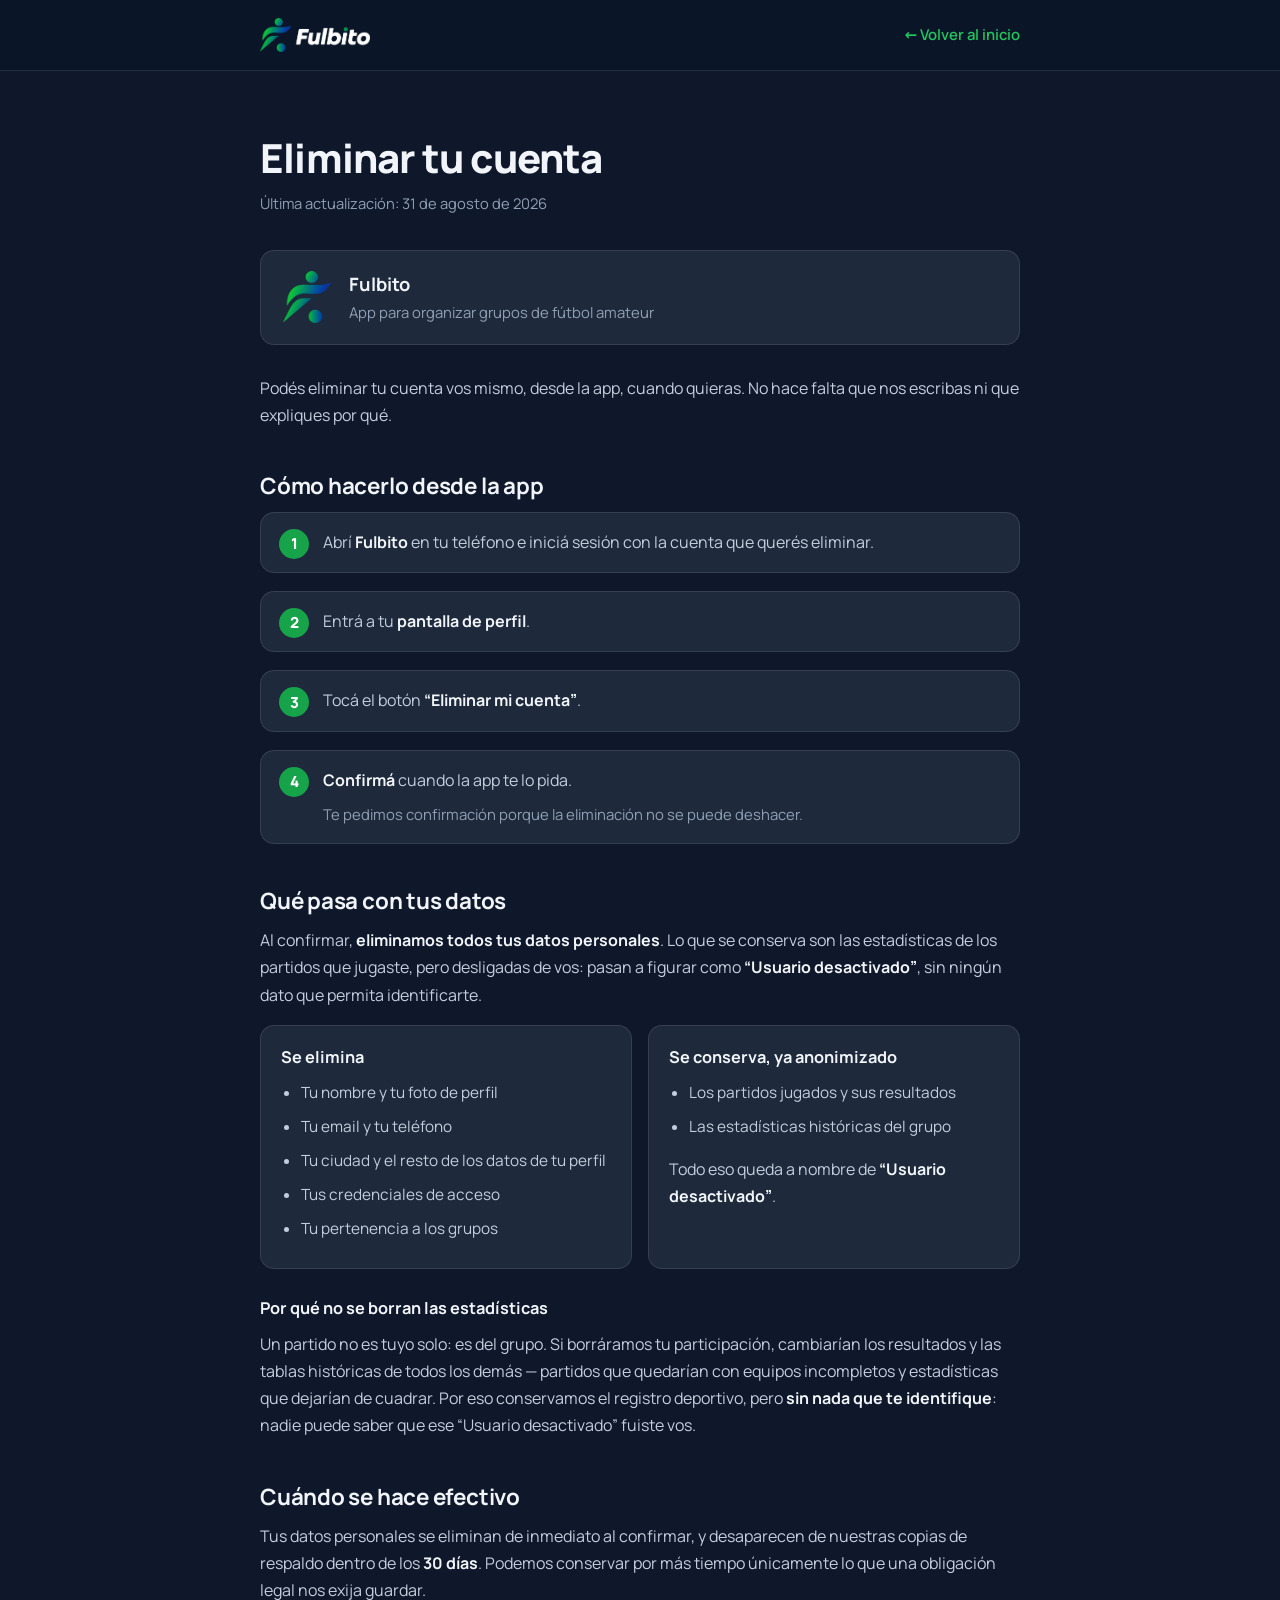
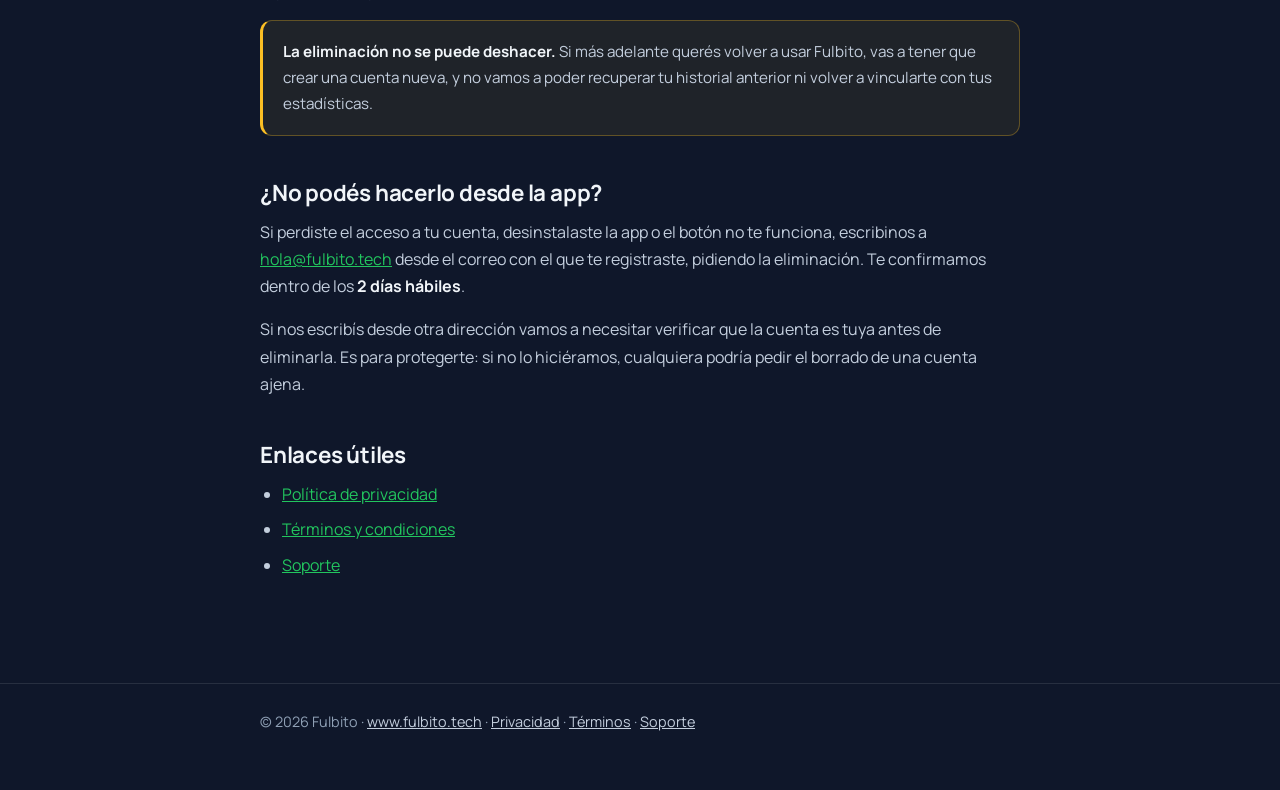
==== delete-account/index.html @ e90980f1 "deploy qa: landing de claim de participante guest Co-Authored-By: Claude Opus 5 <noreply@anthropic.c" ====
<!DOCTYPE html>
<html lang="es">
<head>
<meta charset="utf-8">
<meta name="viewport" content="width=device-width, initial-scale=1">
<title>Eliminar tu cuenta — Fulbito</title>
<meta name="description" content="Cómo eliminar tu cuenta de Fulbito y qué pasa con tus datos y tus estadísticas.">
<link rel="canonical" href="https://www.fulbito.tech/delete-account/">
<meta name="theme-color" content="#0F172A">
<meta name="robots" content="index, follow">

<meta property="og:type" content="website">
<meta property="og:locale" content="es_AR">
<meta property="og:url" content="https://www.fulbito.tech/delete-account/">
<meta property="og:title" content="Eliminar tu cuenta — Fulbito">
<meta property="og:description" content="Cómo eliminar tu cuenta de Fulbito y qué pasa con tus datos y tus estadísticas.">
<meta property="og:image" content="https://www.fulbito.tech/assets/img/og.jpg">

<link rel="icon" href="/assets/favicon.png" type="image/png">
<link rel="apple-touch-icon" href="/assets/img/apple-touch-icon.png">

<link rel="preload" href="/assets/fonts/manrope-latin.woff2" as="font" type="font/woff2" crossorigin>

<link rel="stylesheet" href="/assets/legal.css">
<style>
  /* Los pasos numerados son el corazón de esta página: van más grandes y
     separados que una lista normal, para poder seguirlos con el teléfono en
     la otra mano. */
  .pasos { margin: 0 0 28px; padding: 0; list-style: none; counter-reset: paso; }
  .pasos li {
    position: relative;
    margin-bottom: 18px;
    padding: 16px 20px 16px 62px;
    border: 1px solid var(--line);
    border-radius: 14px;
    background: var(--card);
    counter-increment: paso;
  }
  .pasos li::before {
    content: counter(paso);
    position: absolute;
    left: 18px;
    top: 16px;
    display: grid;
    place-items: center;
    width: 30px;
    height: 30px;
    border-radius: 50%;
    background: var(--green);
    color: #fff;
    font-size: .95rem;
    font-weight: 800;
  }
  .pasos li p { margin: 0; }
  .pasos li p + p { margin-top: 8px; color: var(--text-muted); font-size: .93rem; }

  .app-nombre {
    display: flex;
    align-items: center;
    gap: 16px;
    margin: 0 0 30px;
    padding: 18px 20px;
    border: 1px solid var(--line);
    border-radius: 14px;
    background: var(--card);
  }
  .app-nombre img { width: 52px; height: 52px; flex: none; }
  .app-nombre p { margin: 0; font-size: .93rem; color: var(--text-muted); }
  .app-nombre strong { display: block; font-size: 1.15rem; color: var(--text); }

  .cols { display: grid; gap: 16px; margin: 0 0 16px; }
  @media (min-width: 720px) { .cols { grid-template-columns: 1fr 1fr; } }
  .cols .caja { margin: 0; }
  .cols h3 { margin-top: 0; }
  .cols ul { padding-left: 20px; }
  .cols li { font-size: .96rem; }
</style>
</head>
<body>

<header class="top">
  <div class="wrap">
    <a class="brand" href="/" aria-label="Fulbito — ir al inicio">
      <img src="/assets/logotipo-claro.png" alt="Fulbito" width="480" height="151">
    </a>
    <a class="volver" href="/">← Volver al inicio</a>
  </div>
</header>

<main>
  <div class="wrap">

    <h1>Eliminar tu cuenta</h1>
    <p class="fecha">Última actualización: 31 de agosto de 2026</p>

    <div class="app-nombre">
      <img src="/assets/isotipo.png" alt="" width="52" height="52">
      <p>
        <strong>Fulbito</strong>
        App para organizar grupos de fútbol amateur
      </p>
    </div>

    <p>
      Podés eliminar tu cuenta vos mismo, desde la app, cuando quieras. No hace
      falta que nos escribas ni que expliques por qué.
    </p>

    <h2>Cómo hacerlo desde la app</h2>

    <ol class="pasos">
      <li>
        <p>Abrí <strong>Fulbito</strong> en tu teléfono e iniciá sesión con la
        cuenta que querés eliminar.</p>
      </li>
      <li>
        <p>Entrá a tu <strong>pantalla de perfil</strong>.</p>
      </li>
      <li>
        <p>Tocá el botón <strong>“Eliminar mi cuenta”</strong>.</p>
      </li>
      <li>
        <p><strong>Confirmá</strong> cuando la app te lo pida.</p>
        <p>Te pedimos confirmación porque la eliminación no se puede deshacer.</p>
      </li>
    </ol>

    <h2>Qué pasa con tus datos</h2>

    <p>
      Al confirmar, <strong>eliminamos todos tus datos personales</strong>. Lo
      que se conserva son las estadísticas de los partidos que jugaste, pero
      desligadas de vos: pasan a figurar como
      <strong>“Usuario desactivado”</strong>, sin ningún dato que permita
      identificarte.
    </p>

    <div class="cols">
      <div class="caja">
        <h3>Se elimina</h3>
        <ul>
          <li>Tu nombre y tu foto de perfil</li>
          <li>Tu email y tu teléfono</li>
          <li>Tu ciudad y el resto de los datos de tu perfil</li>
          <li>Tus credenciales de acceso</li>
          <li>Tu pertenencia a los grupos</li>
        </ul>
      </div>
      <div class="caja">
        <h3>Se conserva, ya anonimizado</h3>
        <ul>
          <li>Los partidos jugados y sus resultados</li>
          <li>Las estadísticas históricas del grupo</li>
        </ul>
        <p>Todo eso queda a nombre de <strong>“Usuario desactivado”</strong>.</p>
      </div>
    </div>

    <h3>Por qué no se borran las estadísticas</h3>
    <p>
      Un partido no es tuyo solo: es del grupo. Si borráramos tu participación,
      cambiarían los resultados y las tablas históricas de todos los demás —
      partidos que quedarían con equipos incompletos y estadísticas que dejarían
      de cuadrar. Por eso conservamos el registro deportivo, pero
      <strong>sin nada que te identifique</strong>: nadie puede saber que ese
      “Usuario desactivado” fuiste vos.
    </p>

    <h2>Cuándo se hace efectivo</h2>
    <p>
      Tus datos personales se eliminan de inmediato al confirmar, y desaparecen
      de nuestras copias de respaldo dentro de los <strong>30 días</strong>.
      Podemos conservar por más tiempo únicamente lo que una obligación legal nos
      exija guardar.
    </p>

    <div class="aviso">
      <p>
        <strong>La eliminación no se puede deshacer.</strong> Si más adelante
        querés volver a usar Fulbito, vas a tener que crear una cuenta nueva, y
        no vamos a poder recuperar tu historial anterior ni volver a vincularte
        con tus estadísticas.
      </p>
    </div>

    <h2>¿No podés hacerlo desde la app?</h2>
    <p>
      Si perdiste el acceso a tu cuenta, desinstalaste la app o el botón no te
      funciona, escribinos a
      <a href="mailto:hola@fulbito.tech?subject=Eliminar%20mi%20cuenta%20de%20Fulbito">hola@fulbito.tech</a>
      desde el correo con el que te registraste, pidiendo la eliminación. Te
      confirmamos dentro de los <strong>2 días hábiles</strong>.
    </p>
    <p>
      Si nos escribís desde otra dirección vamos a necesitar verificar que la
      cuenta es tuya antes de eliminarla. Es para protegerte: si no lo
      hiciéramos, cualquiera podría pedir el borrado de una cuenta ajena.
    </p>

    <h2>Enlaces útiles</h2>
    <ul>
      <li><a href="/privacy/">Política de privacidad</a></li>
      <li><a href="/terms/">Términos y condiciones</a></li>
      <li><a href="/support/">Soporte</a></li>
    </ul>

  </div>
</main>

<footer>
  <div class="wrap">
    <p>© <span id="year">2026</span> Fulbito · <a href="/">www.fulbito.tech</a> · <a href="/privacy/">Privacidad</a> · <a href="/terms/">Términos</a> · <a href="/support/">Soporte</a></p>
  </div>
</footer>

<script>
  document.getElementById('year').textContent = String(new Date().getFullYear());
</script>

</body>
</html>
---- assets/legal.css ----
/* Hoja compartida por las páginas institucionales: /privacy, /terms y
   /support. No depende de styles.css, que es del landing y se reorganiza
   en cada rediseño; acá solo repetimos los tokens que se usan. */

@font-face {
  font-family: "Manrope";
  font-style: normal;
  font-weight: 400 800;
  font-display: swap;
  src: url("/assets/fonts/manrope-latin.woff2") format("woff2");
  unicode-range: U+0000-00FF, U+0131, U+0152-0153, U+02BB-02BC, U+02C6, U+02DA,
    U+02DC, U+0304, U+0308, U+0329, U+2000-206F, U+20AC, U+2122, U+2191, U+2193,
    U+2212, U+2215, U+FEFF, U+FFFD;
}
@font-face {
  font-family: "Manrope";
  font-style: normal;
  font-weight: 400 800;
  font-display: swap;
  src: url("/assets/fonts/manrope-latin-ext.woff2") format("woff2");
  unicode-range: U+0100-02BA, U+02BD-02C5, U+02C7-02CC, U+02CE-02D7, U+02DD-02FF,
    U+0304, U+0308, U+0329, U+1D00-1DBF, U+1E00-1E9F, U+1EF2-1EFF, U+2020,
    U+20A0-20AB, U+20AD-20C0, U+2113, U+2C60-2C7F, U+A720-A7FF;
}

:root {
  --green:        #16A34A;
  --green-bright: #22C55E;
  --bg:           #0F172A;
  --navy:         #0A1628;
  --card:         #1E293B;
  --text:         #F1F5F9;
  --text-soft:    #C3CEDD;
  --text-muted:   #8FA0B5;
  --line:         rgba(255, 255, 255, .10);
}

*, *::before, *::after { box-sizing: border-box; }
html { -webkit-text-size-adjust: 100%; }
body {
  margin: 0;
  font-family: "Manrope", system-ui, -apple-system, "Segoe UI", Roboto, sans-serif;
  font-size: 1rem;
  line-height: 1.7;
  color: var(--text-soft);
  background: var(--bg);
  -webkit-font-smoothing: antialiased;
}

a { color: var(--green-bright); }
a:focus-visible, .brand:focus-visible {
  outline: 2px solid var(--green-bright);
  outline-offset: 3px;
  border-radius: 4px;
}

.top {
  border-bottom: 1px solid var(--line);
  background: var(--navy);
}
.top .wrap { display: flex; align-items: center; justify-content: space-between; gap: 16px; }
.brand { display: inline-flex; padding: 18px 0; }
.brand img { display: block; height: 34px; width: auto; }
.volver { font-size: .93rem; font-weight: 600; text-decoration: none; }
.volver:hover { text-decoration: underline; }

.wrap { width: min(100% - 40px, 760px); margin-inline: auto; }

main { padding: clamp(36px, 6vw, 64px) 0 clamp(56px, 8vw, 88px); }

h1 {
  margin: 0 0 10px;
  font-size: clamp(1.8rem, 5vw, 2.5rem);
  font-weight: 800;
  line-height: 1.15;
  letter-spacing: -.02em;
  color: var(--text);
}

.fecha { margin: 0 0 34px; font-size: .92rem; color: var(--text-muted); }

h2 {
  margin: 42px 0 12px;
  font-size: clamp(1.2rem, 3vw, 1.4rem);
  font-weight: 700;
  line-height: 1.3;
  letter-spacing: -.01em;
  color: var(--text);
}

h3 {
  margin: 26px 0 8px;
  font-size: 1.02rem;
  font-weight: 700;
  color: var(--text);
}

p { margin: 0 0 16px; }
ul { margin: 0 0 16px; padding-left: 22px; }
li { margin-bottom: 8px; }
strong { color: var(--text); font-weight: 700; }

.aviso {
  margin: 0 0 36px;
  padding: 18px 20px;
  border: 1px solid rgba(251, 191, 36, .30);
  border-left-width: 3px;
  border-left-color: #FBBF24;
  border-radius: 12px;
  background: rgba(251, 191, 36, .07);
  font-size: .95rem;
}
.aviso p:last-child { margin-bottom: 0; }

.caja {
  margin: 0 0 16px;
  padding: 18px 20px;
  border: 1px solid var(--line);
  border-radius: 14px;
  background: var(--card);
}
.caja p:last-child, .caja ul:last-child { margin-bottom: 0; }

footer {
  padding: 26px 0 40px;
  border-top: 1px solid var(--line);
  font-size: .9rem;
  color: var(--text-muted);
}
footer a { color: var(--text-soft); }

@media (prefers-reduced-motion: reduce) {
  * { animation: none !important; transition: none !important; }
}
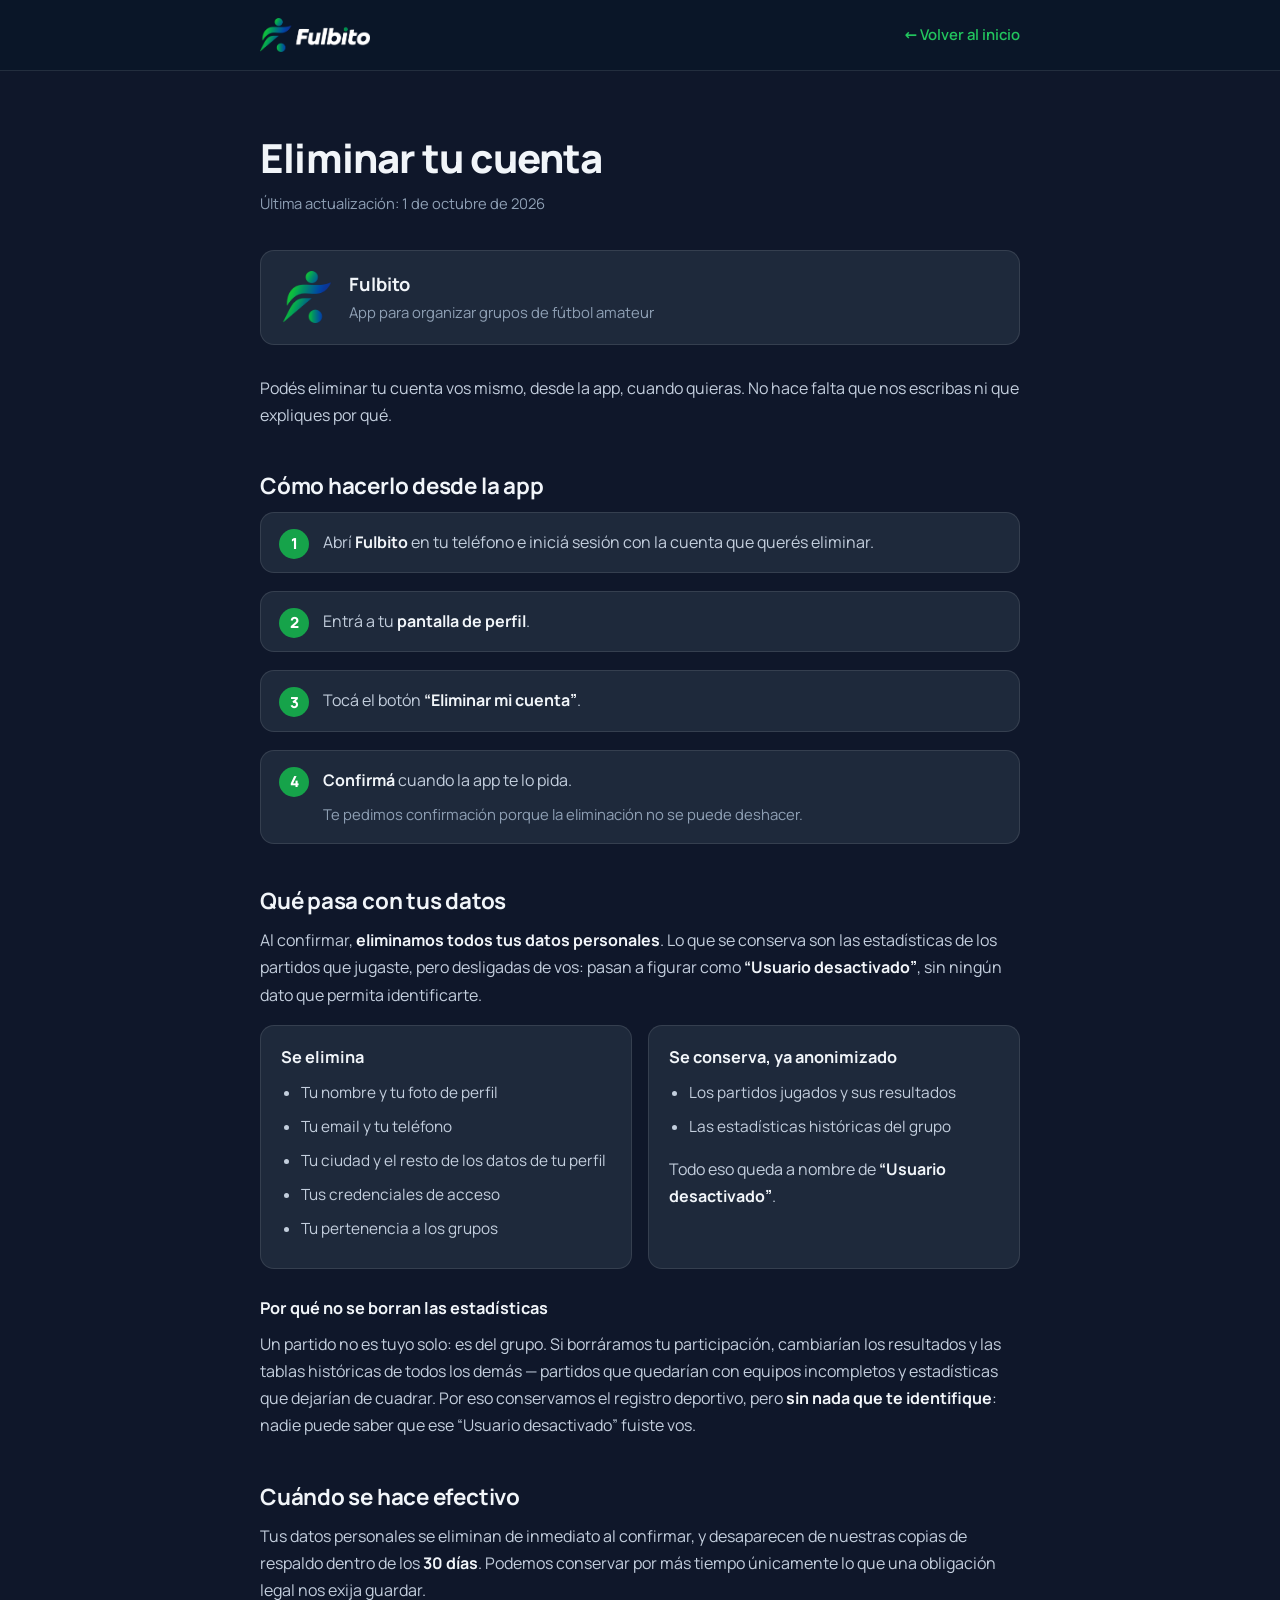
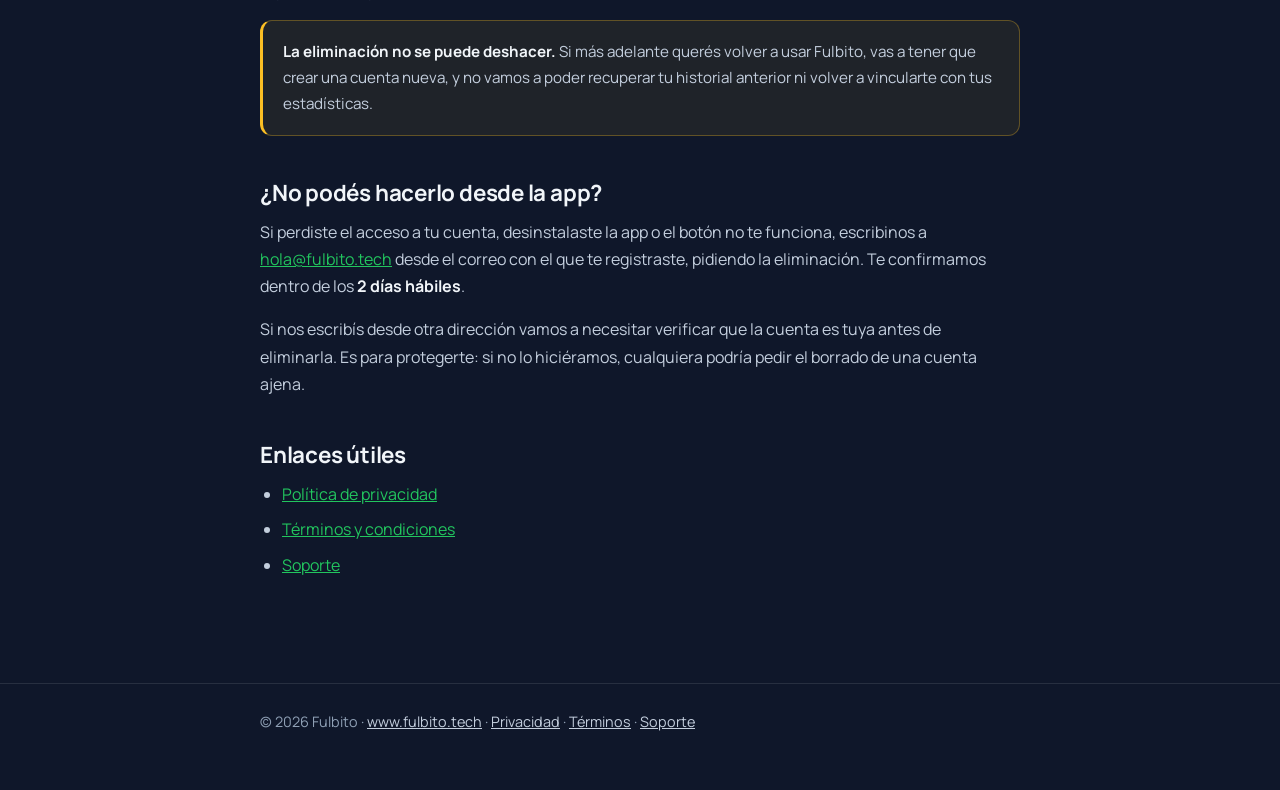
==== commit 37bb0260: "deploy qa: fecha de actualización al 1 de octubre de 2026 en las páginas legales Generado con script" ====
--- a/delete-account/index.html
+++ b/delete-account/index.html
@@ -91,7 +91,7 @@
   <div class="wrap">
 
     <h1>Eliminar tu cuenta</h1>
-    <p class="fecha">Última actualización: 31 de agosto de 2026</p>
+    <p class="fecha">Última actualización: 1 de octubre de 2026</p>
 
     <div class="app-nombre">
       <img src="/assets/isotipo.png" alt="" width="52" height="52">
